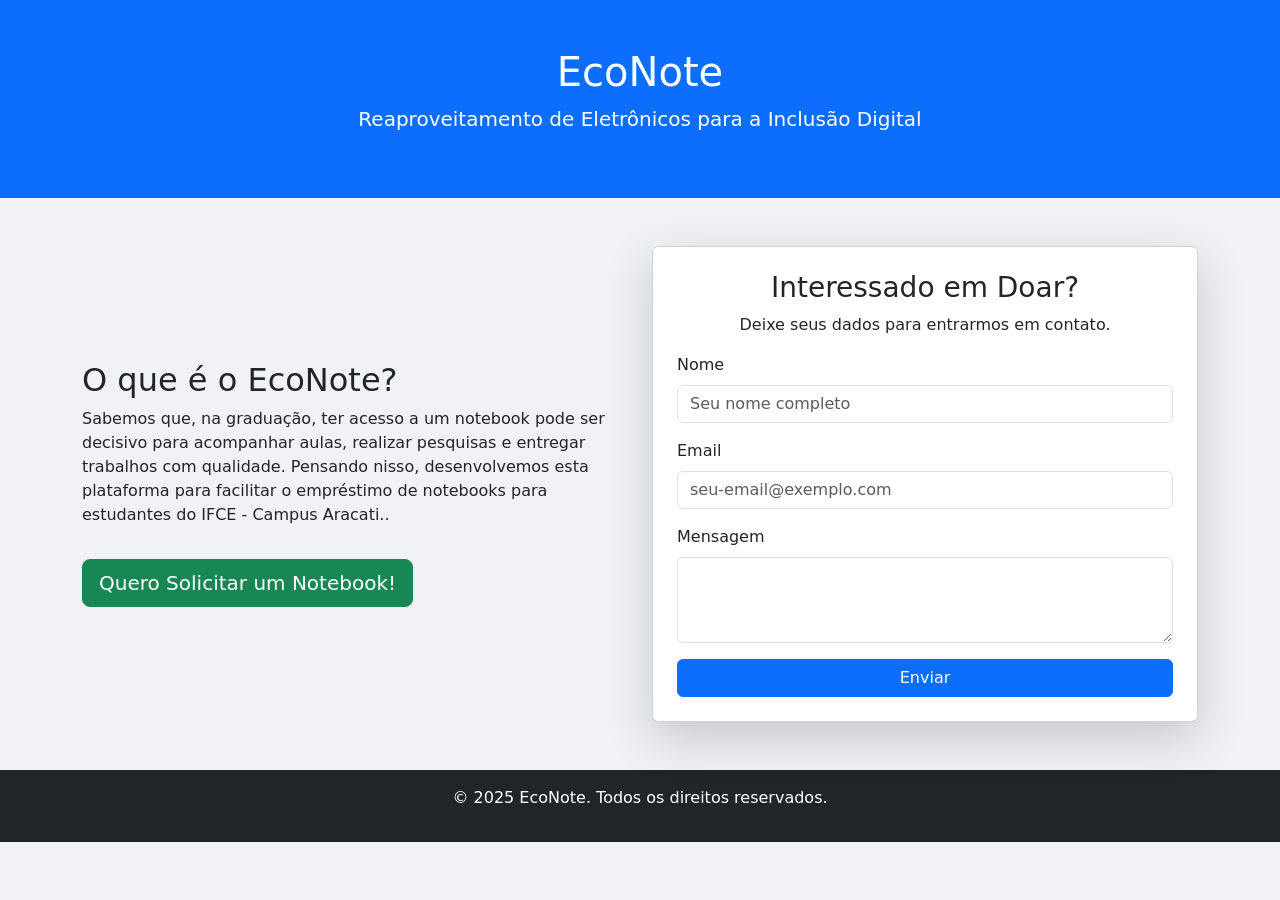
==== landing-page-1/index.html @ 460ff5ed "Criação da pasta e estrutura inicial da Landing Page 1 (HTML e CSS)" ====
<!DOCTYPE html>
<html lang="pt-br">
<head>
    <meta charset="UTF-8">
    <meta name="viewport" content="width=device-width, initial-scale=1.0">
    <title>EcoNote - Conectando para a Inclusão Digital</title>
    
    
    <link href="https://cdn.jsdelivr.net/npm/bootstrap@5.3.3/dist/css/bootstrap.min.css" rel="stylesheet" xintegrity="sha384-QWTKZyjpPEjISv5WaRU9OFeRpok6YctnYmDr5pNlyT2bRjXh0JMhjY6hW+ALEwIH" crossorigin="anonymous">
    <link rel="stylesheet" href="css/style.css">
    <link rel="icon" href="img/favicon.ico" type="image/x-icon">
</head>
<body>

    <header class="container-fluid text-center p-5 bg-primary text-white">
        <div class="row">
            <div class="col-12">
                <h1>EcoNote</h1>
                <p class="lead">Reaproveitamento de Eletrônicos para a Inclusão Digital</p>
            </div>
        </div>
    </header>

    <main class="container my-5">
        <div class="row g-4 align-items-center">
            
            <div class="col-md-6">
                <h2>O que é o EcoNote?</h2>
                <p>Sabemos que, na graduação, ter acesso a um notebook pode ser decisivo para acompanhar aulas, realizar pesquisas e entregar trabalhos com qualidade.
                Pensando nisso, desenvolvemos esta plataforma para facilitar o empréstimo de notebooks para estudantes do IFCE - Campus Aracati..</p>
                <a href="https://g4b1brandao.pythonanywhere.com/" class="btn btn-success btn-lg mt-3">Quero Solicitar um Notebook!</a>
            </div>

            
            <div class="col-md-6">
                <div class="card p-4 shadow-lg">
                    <h3 class="card-title text-center">Interessado em Doar?</h3>
                    <p class="text-center">Deixe seus dados para entrarmos em contato.</p>
                    <form>
                        <div class="mb-3">
                            <label for="nome" class="form-label">Nome</label>
                            <input type="text" class="form-control" id="nome" placeholder="Seu nome completo">
                        </div>
                        <div class="mb-3">
                            <label for="email" class="form-label">Email</label>
                            <input type="email" class="form-control" id="email" placeholder="seu-email@exemplo.com">
                        </div>
                        <div class="mb-3">
                            <label for="mensagem" class="form-label">Mensagem</label>
                            <textarea class="form-control" id="mensagem" rows="3"></textarea>
                        </div>
                        <button type="submit" class="btn btn-primary w-100">Enviar</button>
                    </form>
                </div>
            </div>

        </div>
    </main>

    <footer class="container-fluid text-center p-3 bg-dark text-white">
        <div class="row">
            <div class="col-12">
                <p>&copy; 2025 EcoNote. Todos os direitos reservados.</p>
            </div>
        </div>
    </footer>

    <!-- Bootstrap 5 JS Bundle -->
    <script src="https://cdn.jsdelivr.net/npm/bootstrap@5.3.3/dist/js/bootstrap.bundle.min.js" xintegrity="sha384-YvpcrYf0tY3lHB60NNkmXc5s9fDVZLESaAA55NDzOxhy9GkcIdslK1eN7N6jIeHz" crossorigin="anonymous"></script>
</body>
</html>
---- landing-page-1/css/style.css ----
body {
    background-color: #f0f2f5;
}
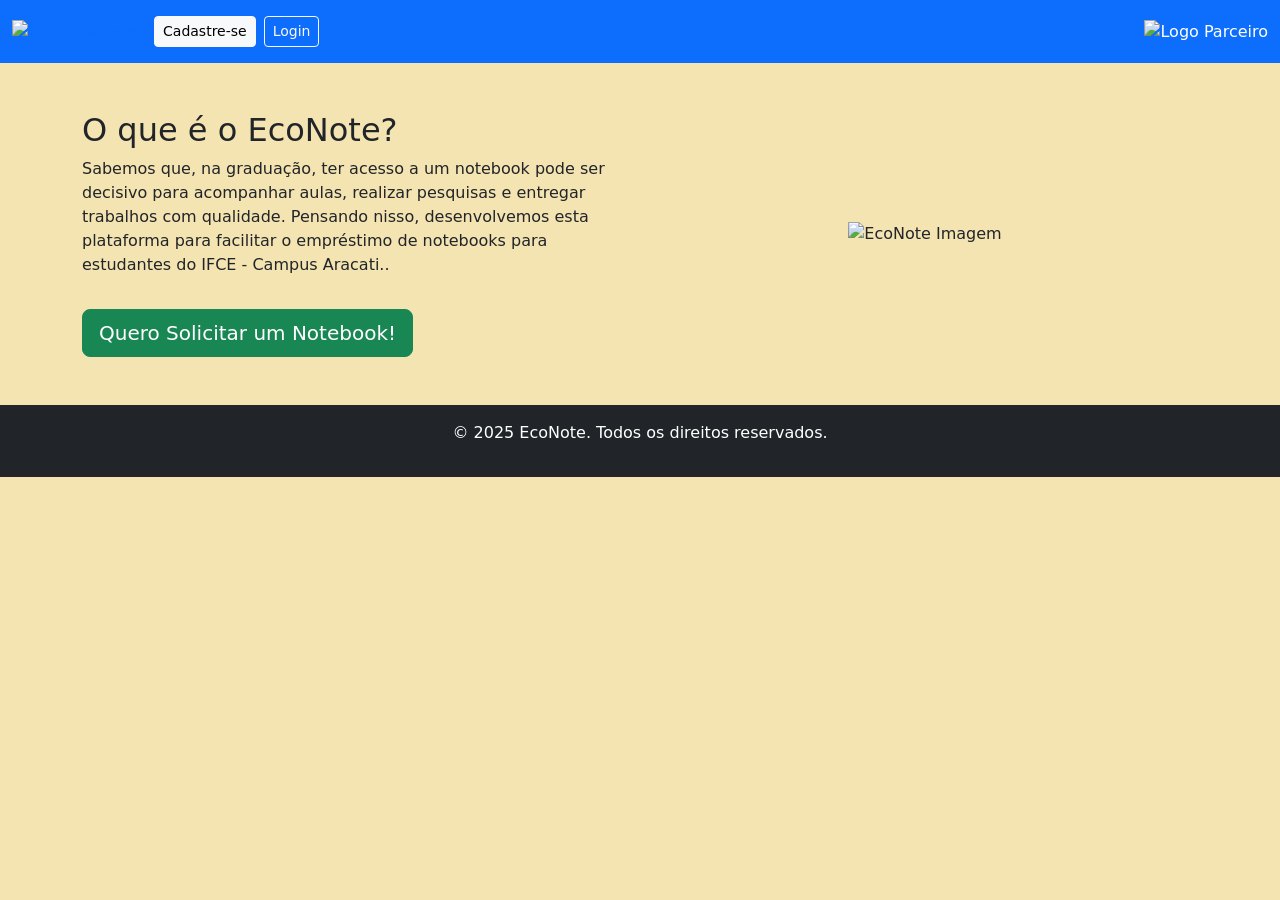
==== commit 6d7308d1: "editando, não dar push pra main ainda !" ====
--- a/landing-page-1/index.html
+++ b/landing-page-1/index.html
@@ -12,11 +12,24 @@
 </head>
 <body>
 
-    <header class="container-fluid text-center p-5 bg-primary text-white">
-        <div class="row">
-            <div class="col-12">
-                <h1>EcoNote</h1>
-                <p class="lead">Reaproveitamento de Eletrônicos para a Inclusão Digital</p>
+    <header class="container-fluid bg-primary text-white py-3">
+        <div class="d-flex justify-content-between align-items-center">
+            
+            <!-- Lado Esquerdo: Logo + Botões -->
+            <div class="d-flex align-items-center">
+                <!-- Logo (link para Home) -->
+                <a href="index.html" class="me-3">
+                    <img src="C:\Users\LEMA-01\Desktop\BigPussy mds não olhar\EcoNote_Landing-Page-1\landing-page-1\assets\bafo-removebg-preview.png" alt="EcoNote Logo" style="height: 50px;">
+                </a>
+                
+                <!-- Botões -->
+                <a href="cadastro.html" class="btn btn-light btn-sm me-2">Cadastre-se</a>
+                <a href="login.html" class="btn btn-outline-light btn-sm">Login</a>
+            </div>
+
+            <!-- Lado Direito: Outra Logo -->
+            <div>
+                <img src="C:\Users\LEMA-01\Desktop\BigPussy mds não olhar\EcoNote_Landing-Page-1\landing-page-1\assets\logoif.png" alt="Logo Parceiro" style="height: 50px;">
             </div>
         </div>
     </header>
@@ -33,24 +46,8 @@
 
             
             <div class="col-md-6">
-                <div class="card p-4 shadow-lg">
-                    <h3 class="card-title text-center">Interessado em Doar?</h3>
-                    <p class="text-center">Deixe seus dados para entrarmos em contato.</p>
-                    <form>
-                        <div class="mb-3">
-                            <label for="nome" class="form-label">Nome</label>
-                            <input type="text" class="form-control" id="nome" placeholder="Seu nome completo">
-                        </div>
-                        <div class="mb-3">
-                            <label for="email" class="form-label">Email</label>
-                            <input type="email" class="form-control" id="email" placeholder="seu-email@exemplo.com">
-                        </div>
-                        <div class="mb-3">
-                            <label for="mensagem" class="form-label">Mensagem</label>
-                            <textarea class="form-control" id="mensagem" rows="3"></textarea>
-                        </div>
-                        <button type="submit" class="btn btn-primary w-100">Enviar</button>
-                    </form>
+                <div class="text-center">
+                    <img src="C:\Users\LEMA-01\Desktop\BigPussy mds não olhar\EcoNote_Landing-Page-1\landing-page-1\assets\pc1.png" alt="EcoNote Imagem" class="img-fluid" style="min-height: 10px; width: auto;">
                 </div>
             </div>
 
--- a/landing-page-1/css/style.css
+++ b/landing-page-1/css/style.css
@@ -1,3 +1,10 @@
 body {
-    background-color: #f0f2f5;
+    background-color: #f4e4b2;
+}
+
+footer {
+    background-color: #212529; 
+    color: #f8f9fa; 
+    padding: 1.5rem 1rem;
+    margin-top: auto; 
 }
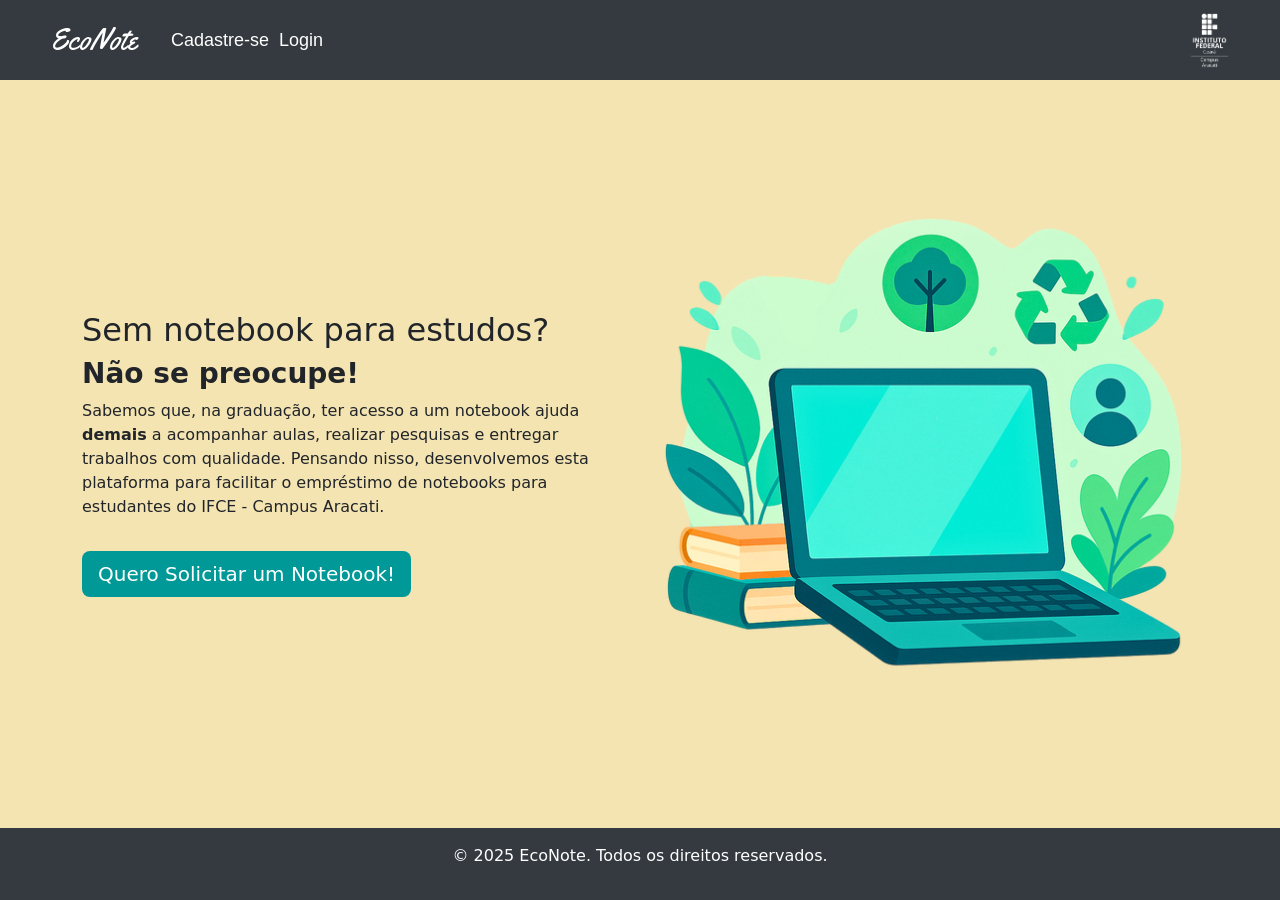
==== commit 87be0ffe: "navbar e footer similar ao site original, landing page bem prox doq eu pensei" ====
--- a/landing-page-1/index.html
+++ b/landing-page-1/index.html
@@ -1,6 +1,7 @@
 <!DOCTYPE html>
 <html lang="pt-br">
 <head>
+    <link href="https://fonts.googleapis.com/css2?family=Yellowtail&display=swap" rel="stylesheet">
     <meta charset="UTF-8">
     <meta name="viewport" content="width=device-width, initial-scale=1.0">
     <title>EcoNote - Conectando para a Inclusão Digital</title>
@@ -12,49 +13,44 @@
 </head>
 <body>
 
-    <header class="container-fluid bg-primary text-white py-3">
+    <header class="container-fluid navbar-custom">
         <div class="d-flex justify-content-between align-items-center">
             
-            <!-- Lado Esquerdo: Logo + Botões -->
             <div class="d-flex align-items-center">
-                <!-- Logo (link para Home) -->
-                <a href="index.html" class="me-3">
-                    <img src="C:\Users\LEMA-01\Desktop\BigPussy mds não olhar\EcoNote_Landing-Page-1\landing-page-1\assets\bafo-removebg-preview.png" alt="EcoNote Logo" style="height: 50px;">
-                </a>
-                
-                <!-- Botões -->
-                <a href="cadastro.html" class="btn btn-light btn-sm me-2">Cadastre-se</a>
-                <a href="login.html" class="btn btn-outline-light btn-sm">Login</a>
+                <a href="index.html" class="navbar-econote me-4">EcoNote</a>
+                <a href="https://g4b1brandao.pythonanywhere.com/cadastro/" class="nav-link-btn">Cadastre-se</a>
+                <a href="https://g4b1brandao.pythonanywhere.com/login/" class="nav-link-btn">Login</a>
             </div>
 
-            <!-- Lado Direito: Outra Logo -->
-            <div>
-                <img src="C:\Users\LEMA-01\Desktop\BigPussy mds não olhar\EcoNote_Landing-Page-1\landing-page-1\assets\logoif.png" alt="Logo Parceiro" style="height: 50px;">
+        
+            <div class="d-flex align-items-center">
+                <img src="assets/logoif.png" alt="Logo IF" style="height: 60px;">
             </div>
         </div>
     </header>
 
-    <main class="container my-5">
+    <main class="container">
         <div class="row g-4 align-items-center">
             
             <div class="col-md-6">
-                <h2>O que é o EcoNote?</h2>
-                <p>Sabemos que, na graduação, ter acesso a um notebook pode ser decisivo para acompanhar aulas, realizar pesquisas e entregar trabalhos com qualidade.
-                Pensando nisso, desenvolvemos esta plataforma para facilitar o empréstimo de notebooks para estudantes do IFCE - Campus Aracati..</p>
-                <a href="https://g4b1brandao.pythonanywhere.com/" class="btn btn-success btn-lg mt-3">Quero Solicitar um Notebook!</a>
+                <h2>Sem notebook para estudos?</h2>
+                <h3><b>Não se preocupe!</b></h3>
+                <p>Sabemos que, na graduação, ter acesso a um notebook ajuda <b>demais</b> a acompanhar aulas, realizar pesquisas e entregar trabalhos com qualidade.
+                Pensando nisso, desenvolvemos esta plataforma para facilitar o empréstimo de notebooks para estudantes do IFCE - Campus Aracati.</p>
+                <a href="https://g4b1brandao.pythonanywhere.com/cadastro/" class="btn btn-butao btn-lg mt-3">Quero Solicitar um Notebook!</a>
             </div>
 
             
             <div class="col-md-6">
                 <div class="text-center">
-                    <img src="C:\Users\LEMA-01\Desktop\BigPussy mds não olhar\EcoNote_Landing-Page-1\landing-page-1\assets\pc1.png" alt="EcoNote Imagem" class="img-fluid" style="min-height: 10px; width: auto;">
+                    <img src="assets/pc1.png" alt="EcoNote Imagem" class="img-fluid" style="min-height: 10px; width: auto;">
                 </div>
             </div>
 
         </div>
     </main>
 
-    <footer class="container-fluid text-center p-3 bg-dark text-white">
+    <footer class="container-fluid text-center p-3  text-white">
         <div class="row">
             <div class="col-12">
                 <p>&copy; 2025 EcoNote. Todos os direitos reservados.</p>
--- a/landing-page-1/css/style.css
+++ b/landing-page-1/css/style.css
@@ -1,10 +1,90 @@
+html, body {
+    height: 100%;
+    margin: 0;
+}
+
+.navbar-econote {
+    font-family: 'Yellowtail', cursive;
+    font-size: 1.8rem; 
+    color: white;
+    text-decoration: none;
+}
+
+.navbar-custom {
+    background-color: #343a40; 
+    color: white;
+    padding: 10px 40px;
+    font-family: Arial, sans-serif; 
+    font-size: 18px;
+    font-weight: bold;
+}
+
+.navbar-custom a {
+    color: white;
+    text-decoration: none;
+    margin-left: 10px;
+    font-weight: normal;
+}
+
+.navbar-custom a:hover {
+    color: #ddd; 
+}
+
+.btn-butao {
+    background-color: #009997;  /* cor de fundo */
+    color: white;               /* cor do texto */
+    border: none;               /* remove borda padrão */
+}
+
+.btn-butao:hover {
+    background-color: #00796b;  /* cor quando passa o mouse */
+    color: #fff;
+}
+
 body {
+    display: flex;
+    flex-direction: column;
     background-color: #f4e4b2;
 }
 
+main {
+    flex: 1;
+    display: flex;
+    align-items: center;
+    justify-content: center; 
+}
+
 footer {
-    background-color: #212529; 
+    background-color: #343a40; 
     color: #f8f9fa; 
     padding: 1.5rem 1rem;
-    margin-top: auto; 
-}+}
+
+
+@media (max-width: 576px) {
+    h2, h3 {
+        font-size: 1.2rem;
+    }
+    p {
+        font-size: 0.9rem;
+        line-height: 1.4;
+    }
+
+    .btn {
+        font-size: 0.9rem;
+        padding: 8px 12px;
+        display: block;
+        margin: 10px auto;
+    }
+
+
+    .navbar-custom {
+        font-size: 14px;
+        padding: 4px 10px;
+    }
+
+    img {
+        max-width: 100%;
+        height: auto;
+    }
+}
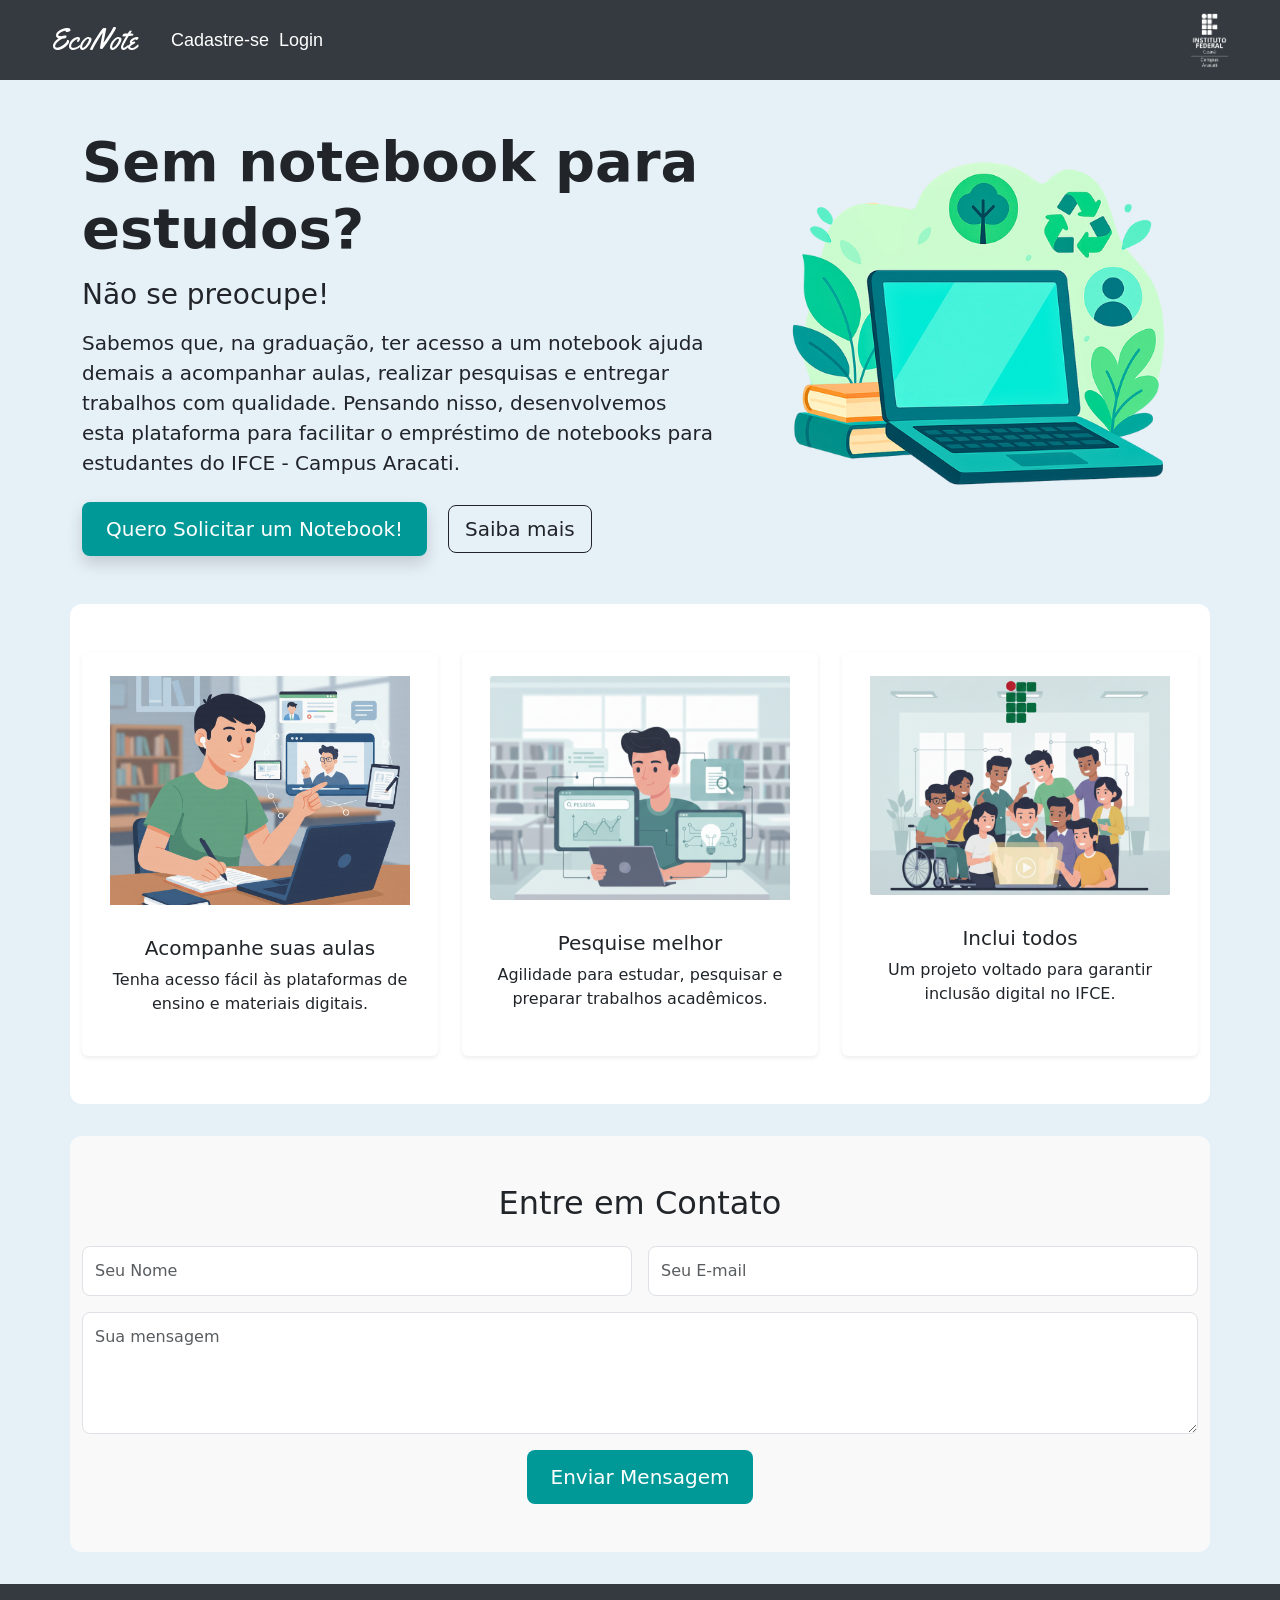
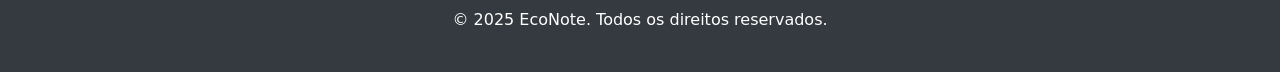
==== commit 982cbc6e: "Melhorando a landing-page-1" ====
--- a/landing-page-1/index.html
+++ b/landing-page-1/index.html
@@ -1,64 +1,110 @@
 <!DOCTYPE html>
 <html lang="pt-br">
 <head>
-    <link href="https://fonts.googleapis.com/css2?family=Yellowtail&display=swap" rel="stylesheet">
     <meta charset="UTF-8">
     <meta name="viewport" content="width=device-width, initial-scale=1.0">
     <title>EcoNote - Conectando para a Inclusão Digital</title>
-    
-    
-    <link href="https://cdn.jsdelivr.net/npm/bootstrap@5.3.3/dist/css/bootstrap.min.css" rel="stylesheet" xintegrity="sha384-QWTKZyjpPEjISv5WaRU9OFeRpok6YctnYmDr5pNlyT2bRjXh0JMhjY6hW+ALEwIH" crossorigin="anonymous">
+
+    <link href="https://fonts.googleapis.com/css2?family=Yellowtail&display=swap" rel="stylesheet">
+
+    <!-- Bootstrap -->
+    <link href="https://cdn.jsdelivr.net/npm/bootstrap@5.3.3/dist/css/bootstrap.min.css" rel="stylesheet">
+
     <link rel="stylesheet" href="css/style.css">
+
     <link rel="icon" href="img/favicon.ico" type="image/x-icon">
 </head>
 <body>
 
+
     <header class="container-fluid navbar-custom">
         <div class="d-flex justify-content-between align-items-center">
-            
             <div class="d-flex align-items-center">
                 <a href="index.html" class="navbar-econote me-4">EcoNote</a>
                 <a href="https://g4b1brandao.pythonanywhere.com/cadastro/" class="nav-link-btn">Cadastre-se</a>
                 <a href="https://g4b1brandao.pythonanywhere.com/login/" class="nav-link-btn">Login</a>
             </div>
-
-        
             <div class="d-flex align-items-center">
                 <img src="assets/logoif.png" alt="Logo IF" style="height: 60px;">
             </div>
         </div>
     </header>
 
-    <main class="container">
-        <div class="row g-4 align-items-center">
-            
-            <div class="col-md-6">
-                <h2>Sem notebook para estudos?</h2>
-                <h3><b>Não se preocupe!</b></h3>
-                <p>Sabemos que, na graduação, ter acesso a um notebook ajuda <b>demais</b> a acompanhar aulas, realizar pesquisas e entregar trabalhos com qualidade.
-                Pensando nisso, desenvolvemos esta plataforma para facilitar o empréstimo de notebooks para estudantes do IFCE - Campus Aracati.</p>
-                <a href="https://g4b1brandao.pythonanywhere.com/cadastro/" class="btn btn-butao btn-lg mt-3">Quero Solicitar um Notebook!</a>
-            </div>
-
-            
-            <div class="col-md-6">
-                <div class="text-center">
-                    <img src="assets/pc1.png" alt="EcoNote Imagem" class="img-fluid" style="min-height: 10px; width: auto;">
-                </div>
-            </div>
-
+    <main class="container py-5 d-flex align-items-center">
+    <div class="row g-5 align-items-center">    
+        <div class="col-md-7">
+        <h1 class="fw-bold display-4 mb-3">Sem notebook para estudos?</h1>
+        <h3 class="mb-3">Não se preocupe!</h3>
+        <p class="lead">
+            Sabemos que, na graduação, ter acesso a um notebook ajuda <b>demais</b> a acompanhar aulas, realizar pesquisas e entregar trabalhos com qualidade.
+            Pensando nisso, desenvolvemos esta plataforma para facilitar o empréstimo de notebooks para estudantes do IFCE - Campus Aracati.
+        </p>
+        <div class="mt-4">
+            <a href="https://g4b1brandao.pythonanywhere.com" class="btn btn-butao btn-lg me-3 shadow">
+            Quero Solicitar um Notebook!
+            </a>
+            <a href="#contato" class="btn btn-outline-dark btn-lg">
+            Saiba mais
+            </a>
         </div>
+        </div>
+        <div class="col-md-5 text-center">
+        <img src="assets/pc1.png" alt="EcoNote Imagem" class="hero-img img-fluid">
+        </div>
+    </div>
     </main>
 
-    <footer class="container-fluid text-center p-3  text-white">
-        <div class="row">
+    <section class="container py-5">
+    <div class="row g-4 text-center">
+        <div class="col-md-4">
+        <div class="card border-0 shadow-sm p-4 h-100">
+            <img src="assets/img1.png" alt="Acompanhe suas aulas" class="benefit-img mx-auto">
+            <h5 class="mt-3">Acompanhe suas aulas</h5>
+            <p>Tenha acesso fácil às plataformas de ensino e materiais digitais.</p>
+        </div>
+        </div>
+        <div class="col-md-4">
+        <div class="card border-0 shadow-sm p-4 h-100">
+            <img src="assets/img2.png" alt="Pesquise melhor" class="benefit-img mx-auto">
+            <h5 class="mt-3">Pesquise melhor</h5>
+            <p>Agilidade para estudar, pesquisar e preparar trabalhos acadêmicos.</p>
+        </div>
+        </div>
+        <div class="col-md-4">
+        <div class="card border-0 shadow-sm p-4 h-100">
+            <img src="assets/img3.png" alt="Inclui todos" class="benefit-img mx-auto">
+            <h5 class="mt-3">Inclui todos</h5>
+            <p>Um projeto voltado para garantir inclusão digital no IFCE.</p>
+        </div>
+        </div>
+    </div>
+    </section>
+
+
+    <!-- Formulário de contato -->
+    <section class="container py-5" id="contato">
+        <h2 class="text-center mb-4">Entre em Contato</h2>
+        <form class="row g-3">
+            <div class="col-md-6">
+                <input type="text" class="form-control" placeholder="Seu Nome" required>
+            </div>
+            <div class="col-md-6">
+                <input type="email" class="form-control" placeholder="Seu E-mail" required>
+            </div>
             <div class="col-12">
-                <p>&copy; 2025 EcoNote. Todos os direitos reservados.</p>
+                <textarea class="form-control" rows="4" placeholder="Sua mensagem" required></textarea>
             </div>
-        </div>
+            <div class="col-12 text-center">
+                <button type="submit" class="btn btn-butao btn-lg">Enviar Mensagem</button>
+            </div>
+        </form>
+    </section>
+
+    <footer class="container-fluid text-center p-4 text-white">
+        <p>&copy; 2025 EcoNote. Todos os direitos reservados.</p>
     </footer>
 
-    <!-- Bootstrap 5 JS Bundle -->
-    <script src="https://cdn.jsdelivr.net/npm/bootstrap@5.3.3/dist/js/bootstrap.bundle.min.js" xintegrity="sha384-YvpcrYf0tY3lHB60NNkmXc5s9fDVZLESaAA55NDzOxhy9GkcIdslK1eN7N6jIeHz" crossorigin="anonymous"></script>
+    <!-- Bootstrap JS -->
+    <script src="https://cdn.jsdelivr.net/npm/bootstrap@5.3.3/dist/js/bootstrap.bundle.min.js"></script>
 </body>
 </html>
--- a/landing-page-1/css/style.css
+++ b/landing-page-1/css/style.css
@@ -1,6 +1,7 @@
 html, body {
     height: 100%;
     margin: 0;
+    background:  #e6f0f7;
 }
 
 .navbar-econote {
@@ -30,45 +31,83 @@
     color: #ddd; 
 }
 
+.hero-img {
+    max-width: 90%;
+    margin-top: -20px; 
+}
+
+@media (max-width: 768px) {
+    .hero-img {
+        margin-top: 0;
+        max-width: 100%;
+    }
+}
+
 .btn-butao {
-    background-color: #009997;  /* cor de fundo */
-    color: white;               /* cor do texto */
-    border: none;               /* remove borda padrão */
+    background-color: #009997;
+    color: white;
+    border: none;
+    border-radius: 8px;
+    padding: 12px 24px;
+    transition: 0.3s;
 }
 
 .btn-butao:hover {
-    background-color: #00796b;  /* cor quando passa o mouse */
+    background-color: #00796b;
     color: #fff;
+    transform: scale(1.05);
 }
 
-body {
-    display: flex;
-    flex-direction: column;
-    background-color: #f4e4b2;
+.benefit-img {
+    max-width: 300px;   
+    height: auto;       
+    margin-bottom: 15px;
+    transition: transform 0.3s ease;
 }
 
-main {
-    flex: 1;
-    display: flex;
-    align-items: center;
-    justify-content: center; 
+.benefit-img:hover {
+    transform: scale(1.1);
+}
+
+
+.benefit-img:hover {
+    transform: scale(1.1); /* zoom suave ao passar o mouse */
+}
+
+
+section {
+    background-color: #fff;
+    border-radius: 12px;
+    margin-bottom: 2rem;
+    padding: 2rem;
+}
+
+section:nth-of-type(even) {
+    background-color: #f9f9f9;
+}
+
+form .form-control {
+    border-radius: 8px;
+    padding: 12px;
 }
 
 footer {
     background-color: #343a40; 
     color: #f8f9fa; 
-    padding: 1.5rem 1rem;
 }
 
+footer a {
+    text-decoration: none;
+}
+
+footer a:hover {
+    text-decoration: underline;
+}
 
 @media (max-width: 576px) {
-    h2, h3 {
-        font-size: 1.2rem;
-    }
-    p {
-        font-size: 0.9rem;
-        line-height: 1.4;
-    }
+    h1 { font-size: 1.8rem; }
+    h2, h3 { font-size: 1.2rem; }
+    p { font-size: 0.9rem; line-height: 1.4; }
 
     .btn {
         font-size: 0.9rem;
@@ -76,7 +115,6 @@
         display: block;
         margin: 10px auto;
     }
-
 
     .navbar-custom {
         font-size: 14px;
